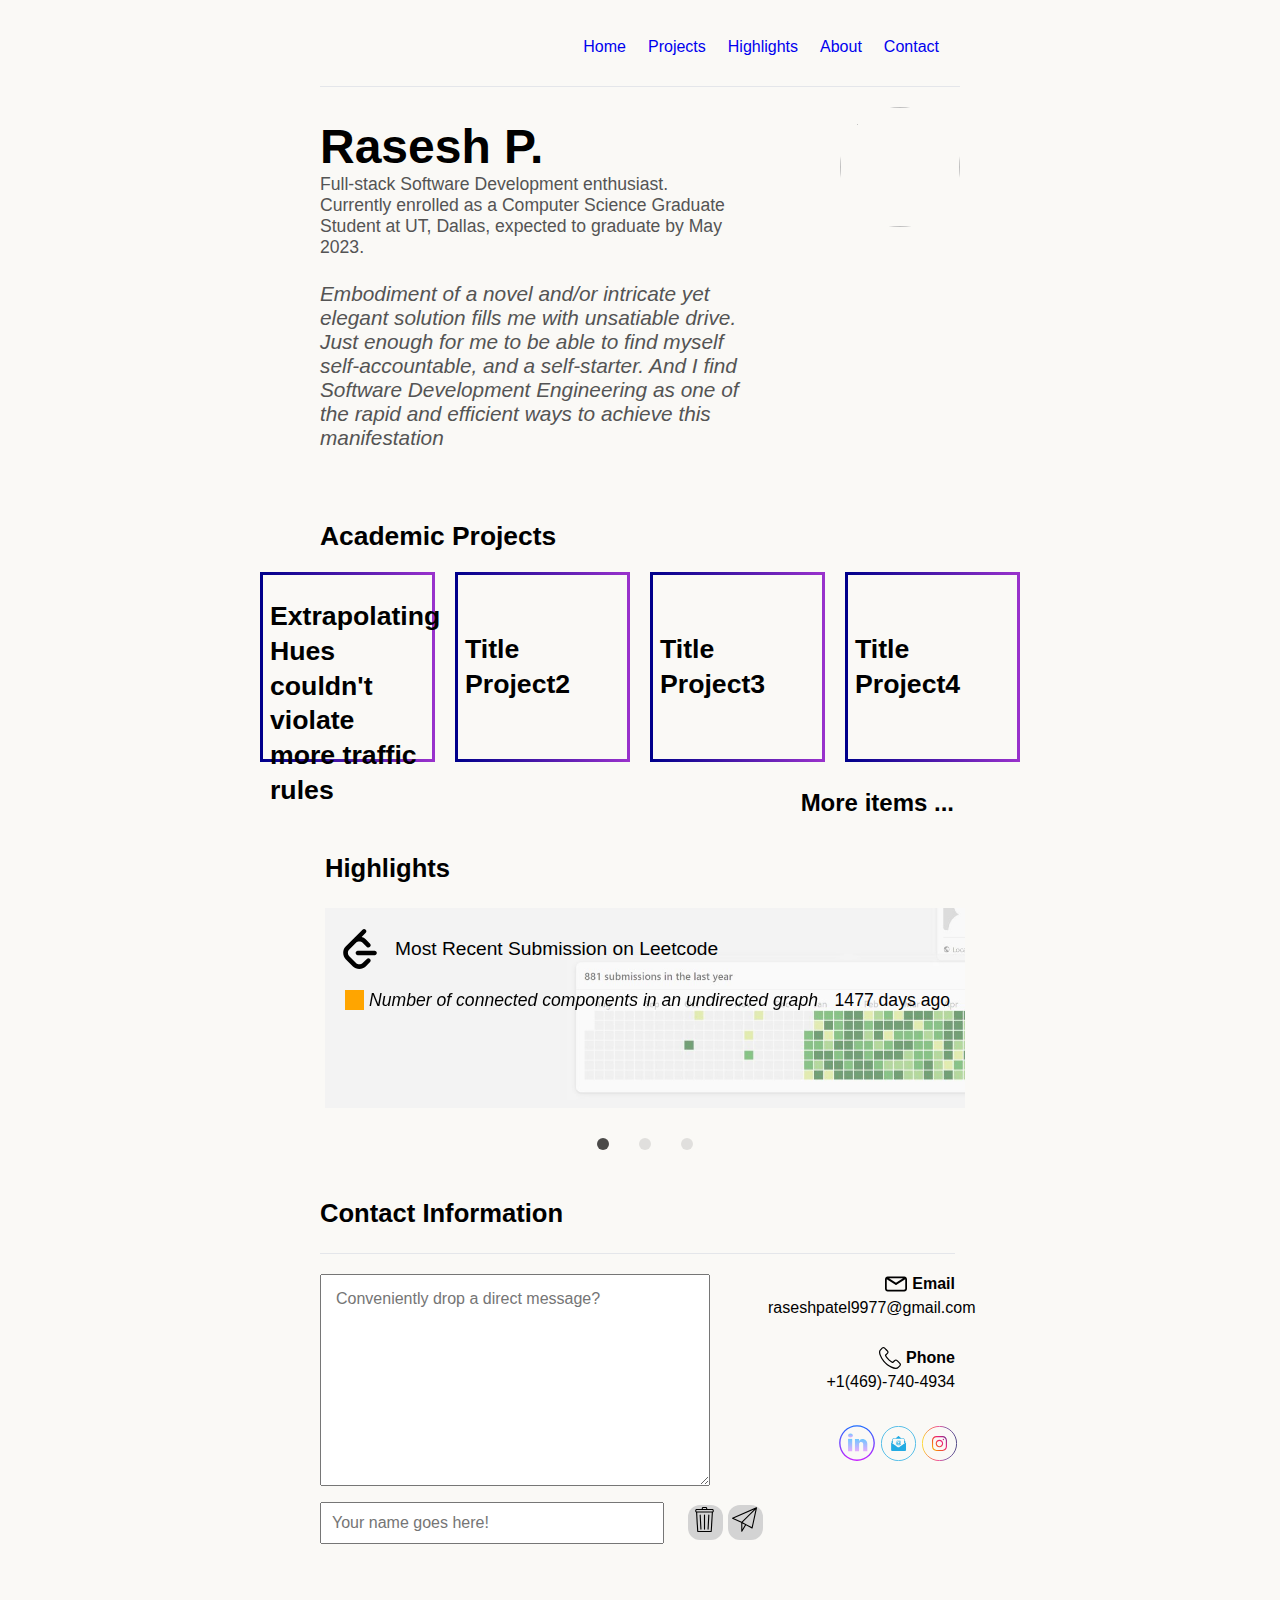
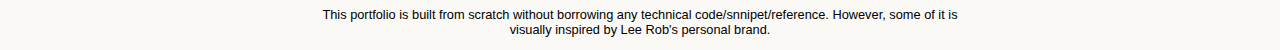
==== index.html @ 5154f5cb "Updated Bio" ====
<!DOCTYPE html>
<html lang="en">
  <head>
    <title> Home - Rasesh P. </title>
    <link href="https://fonts.googleapis.com/css2?family=Josefin+Sans&family=Quicksand:wght@400;500;700&family=Roboto+Slab&display=swap" rel="stylesheet">
    <link rel="stylesheet" href="main.css">

    <style>
      body{
        font-family: 'Roboto', sans-serif;
      }
    </style>
    <script src="https://unpkg.com/scrollreveal"></script>
  </head>
  <body>
    
    <!-- -----------------------------------------------------------------------------
    Header content
    ----------------------------------------------------------------------------- -->
    <section class="header">
      <div class="headerbar">
        <div class="headermenu">
          <div class="menu">
            <ul>
              <li>
                <a href="." class="home-link">Home</a>
              </li>
              <li>
                <a href="#projects" class="projects-link">Projects</a>
              </li>
              <li>
                <a href="#highlights">Highlights</a>
              </li>
              <li>
                <a href="HTML/About.html" class="about-link">About</a>
              </li>
              <li>
                <a href="#contact-info">Contact</a>
              </li>
            </ul>
          </div>
        </div>
      </div>
    </section>

    <!-- -----------------------------------------------------------------------------
    Home Container
    ----------------------------------------------------------------------------- -->
    <section class="home">
      <div class="home-container">
        <div class="text-details">
          <h1 class="name">Rasesh P.</h1>
          <h4 class="bio">Full-stack Software Development enthusiast. <br>
            Currently enrolled as a Computer Science Graduate Student at UT, Dallas, expected to graduate by May 2023.</h4>
          <p class="mission">Embodiment of a novel and/or intricate yet elegant solution fills me with unsatiable drive. Just enough for me to be able to find myself self-accountable, and a self-starter. And I find Software Development Engineering as one of the rapid and efficient ways to achieve this manifestation
          </p>
        </div>
        <img src="images/Profile-picture.jpg" alt="" class="profile-picture">
      </div>
    </section>
    
    <!-- -----------------------------------------------------------------------------
    Projects Container
    ----------------------------------------------------------------------------- -->
    <section class="projects">
      <div class="project-container" id="projects">
        <h1 class="project-header">Academic Projects</h1>
        <!-- -----------------------------------------------------------------------------
            Classic project container with "more items"
            ----------------------------------------------------------------------------- -->

        <div class="master-container">
          <div class="container">
              <div class="project1-class" id="ID-project1-class">
                <a href="HTML/Projects/LaneDetection.html" target="_blank">
                  <button class="project1-button">
                      <h1>Extrapolating Hues couldn't violate more traffic rules</h1>
                  </button>
                </a>
              </div>
              <div class="project2-class" id="ID-project2-class">
                  <button class="project2-button">
                      <h1>Title Project2</h1>
                  </button>
              </div>
              <div class="project3-class" id="ID-project3-class">
                  <button class="project3-button">
                      <h1>Title Project3</h1>
                  </button>
              </div>
              <div class="project4-class" id="ID-project4-class">
                <button class="project4-button">
                    <h1>Title Project4</h1>
                </button>
            </div>
          </div>
          <div class="more-items-class">
              <button class="more-items-button" id="ID-more-items-button">
                  <h1>More items ...</h1>
              </button>
          </div>
          <div class="extended-container" id="ID-extended-container">
              <div class="project5-class" id="ID-project5-class">
                  <button class="project5-button">
                      <h1>Title Project5</h1>
                  </button>
              </div>
              <div class="project6-class" id="ID-project6-class">
                  <button class="project6-button">
                      <h1>Title Project6</h1>
                  </button>
              </div>
          </div>
        </div>
      </div>
    </section>

    <!-- -----------------------------------------------------------------------------
    Highlight section
    ----------------------------------------------------------------------------- -->
    <section class="highlight-section" id="highlights">
      <div class="highlight">
        <div class="highlight-header">
          <h1>Highlights</h1>
        </div>
        
        <div class="carousel" id="ID-carousel">
          <button class="carousel__button carousel__button--previous">
            <img src="images/LeftArrow.svg" class="LeftArrow" alt="">  
          </button>
          <div class="carousel__stage">
            <ul class="carousel__track">
              <li class="carousel__horse current-horse">
                <!-- Create three (or more) cards which are going to be Carouselling on specific interval -->
                <!-- LEETCODE -->
                <div class="leetcode-card">
                  <div class="card-header">
                    <div class="card-icon">
                      <image src="images/Highlight/leetcode-icon.svg" class="leetcode-icon">
                      </image>
                    </div>
                    <div class="card-title">
                      Most Recent Submission on Leetcode
                    </div>
                  </div>
                  <div class="card-body">
                    <div class="card-component">
                      <div class="difficulty-class">
                        <!-- This block shows the color of difficulty of the problem -->
                      </div>
                      <div class="problem-statement">
                        <a href="https://leetcode.com/submissions/detail/742094568/" class="problem-statement-link" target="_blank">
                          Number of connected components in an undirected graph
                        </a>
                      </div>
                      <div class="timestamp">
                        
                      </div>
                    </div>
                  </div>
                </div>
              </li>

              <li class="carousel__horse">
                <!-- RUN TRACKER -->
                <div class="jogging-card">
                  <a href="https://www.google.com/maps/dir/Tom+Thumb,+Custer+Parkway,+Richardson,+TX/Point+North+Park,+Synergy+Park+Boulevard,+Richardson,+TX/Canyon+Creek+Country+Club,+West+Lookout+Drive,+Richardson,+TX/Tom+Thumb,+Custer+Parkway,+Richardson,+TX/@32.9933544,-96.7471527,14.96z/data=!4m36!4m35!1m5!1m1!1s0x864c18b7e96222c5:0x27cbb119c9156928!2m2!1d-96.7305525!2d32.9988139!1m10!1m1!1s0x864c18aed20863f9:0x9651b60ceef051a1!2m2!1d-96.7439324!2d32.9952203!3m4!1m2!1d-96.7438192!2d32.9901276!3s0x864c18ac7945d419:0x8e02380724490fe0!1m10!1m1!1s0x864c1eae0a6c2149:0xc0117d3a0ef1f6ad!2m2!1d-96.7305105!2d32.9909405!3m4!1m2!1d-96.7281453!2d32.9938365!3s0x864c18b60184e851:0xc57edf1d0cf6ca2e!1m5!1m1!1s0x864c18b7e96222c5:0x27cbb119c9156928!2m2!1d-96.7305525!2d32.9988139!3e0" class="jogging-card-map" target="_blank">
                    <div class="card-header">
                      <div class="card-icon">
                        <image src="images/Highlight/run-icon.svg" class="run-icon"></image>
                      </div>
                      <div class="card-title">
                        About last jog
                      </div>
                    </div>
                    <div class="card-subtitle">
                      <div class="distance">
                        Run: 3.03 mi
                      </div>
                      <div class="date">
                        
                      </div>
                    </div>
                    <div class="card-component">
                      <div class="calories">
                        444 <br> kcal
                      </div>
                      <div class="duration">
                        35:46 <br> Duration
                      </div>
                      <div class="speed">
                        11' 46'' <br> Avg Speed
                      </div>
                    </div>
                  </a>
                </div>
              </li>

              <li class="carousel__horse">
                <!-- SPOTIFY -->
                <div class="spotify-card">
                  <div class="card-header">
                    <div class="card-icon">
                      <image src="images/Highlight/spotify-icon.svg" class="spotify-icon"></image>
                    </div>
                    <div class="card-title">
                      Last Played on Spotify
                    </div>
                  </div>
                  <div class="card-subtitle">
                    Fields Of Gold
                  </div>
                  <div class="card-component">
                    Song - Sting
                  </div>
                </div>
              </li>
            </ul>
          </div> 
          <button class="carousel__button carousel__button--next">
            <img src="images/RightArrow.svg" class="RightArrow" alt="">
          </button>  
          <div class="carousel__dots">
            <button class="carousel__dot current-horse"></button>
            <button class="carousel__dot"></button>
            <button class="carousel__dot"></button>
          </div>
        </div>  
      </div>
      <div class="run-map-header" id="run-map-header">
        Open on maps!
      </div>
    </section>

    <!-- -----------------------------------------------------------------------------
    Contact container
    ----------------------------------------------------------------------------- -->
    <section class="contact-info-section" id="contact-info">
      <div class="contact-info">
        <div class="contact-info-header">
          <h1>Contact Information</h1>
        </div>
        <div class="contact-info-body">
          <div class="dynamic-contact">
            <div class="dynamic-contact-message">
              <textarea id="message-box" class="dynamic-contact-messageBox" name="dynamic-contact-message" cols="43" rows="10" placeholder="Conveniently drop a direct message?"></textarea>
            </div>
            <div class="dynamic-contact-body">
              <div class="dynamic-contact-name">
                <input type="text" placeholder="Your name goes here!" class="name-text-box">
              </div>
              <div class="dynamic-contact-buttons">
                <div class="dynamic-contact-buttons-clear">
                  <button class="clear">
                    <div class="trash-icon-class">
                      <image src="images/Contact/trash-icon.svg" class="trash-icon"></image>
                    </div>
                  </button>
                </div>
                <div class="dynamic-contact-buttons-send">
                  <button class="send">
                    <div class="send-icon-class">
                      <image src="images/Contact/send-icon.svg" class="send-icon"></image>
                    </div>
                  </button>
                </div>
              </div>
            </div>
          </div>
          <div class="static-contact">
            <div class="contact-info-body-email">
              <div class="contact-info-body-email-title">
                <div class="email-icon-class">
                  <image src="images/Contact/email-icon.svg" class="email-icon"></image>
                </div>
                <p>Email<p>
              </div>
              <div class="contact-info-body-email-data">
                <p>raseshpatel9977@gmail.com</p>
              </div>
            </div>
            <div class="contact-info-body-phone">
              <div class="contact-info-body-phone-title">
                <div class="phone-icon-class">
                  <image src="images/Contact/phone-icon.svg" class="phone-icon"></image>
                </div>
                <p>Phone</p>
              </div>
              <div class="contact-info-body-phone-data">
                <p>+1(469)-740-4934</p>
              </div>
            </div>
            <div class="social">
              <ul>
                <li>
                  <div class="linkedin-class">
                    <a href="https://www.linkedin.com/in/rasesh-patel97/" target="_blank">
                      <img src="images/LinkedinGradient.svg" class="LinkedInGradient"/>
                    </a>
                  </div>
                </li>
                <li>
                  <div class="email-class">
                    <a href="mailto:raseshpatel9977@gmail.com">
                      <img src="images/mail.svg" />
                    </a>
                  </div>
                </li>
                <li>
                  <div class="instagram-class">
                    <a href="https://www.instagram.com/_rasesh/" target="_blank">
                      <img src="images/instagram.svg" />
                    </a> 
                  </div>
                </li>
              </ul>
            </div>
          </div>
        </div>
      </div>
      <div id="toast">Sent successfully!</div>
      <div class="credits">
        <p>This portfolio is built from scratch without borrowing any technical code/snnipet/reference. However, some of it is visually inspired by Lee Rob's personal brand.</p>
      </div>
    </section>
    <script src="JavaScript/Carousel-timer.js"></script>
    <script src="JavaScript/More-items.js"></script>
    <script src="JavaScript/SendTrash.js"></script>
    <script src="JavaScript/Highlight-card.js"></script>
    <script>
      ScrollReveal({ 
        reset: true,
        distance: '30px',
        duration: 500,
        delay: 250
       });
      ScrollReveal().reveal('.headerbar', {delay: 250 });
      ScrollReveal().reveal('.home-container', {delay: 250 });
      ScrollReveal().reveal('.project-container', {delay: 250 });
      ScrollReveal().reveal('.highlight', {delay: 250 });
      ScrollReveal().reveal('.contact-info', {delay: 250 });
    </script>
  </body>
</html>
---- main.css ----
html{
    scroll-behavior: smooth;
}
body{

    /* TODO - Decide your color palette and define them here*/
    --color-background: #FAF9F6;

    /* This height refers to the screen/window height.
    For instance, in case of 200vh, we have scrollable window
    height: 100vh; */
    margin: 0 auto;

    /* Align-items aligns on y-axis
    Justify-content aligns on x-axis */
    align-items: center;
    justify-content: center;
    width: 50%;
    background: var(--color-background)
}

.headerbar{
    max-width: 1200px;
    padding: 10px;
    box-sizing: border-box;
    border-bottom: 0.5px solid #e4e6ea;
}

.headermenus{
    display: flex;
}

.menu ul{
    list-style: none;
    display: flex;
    justify-content: right;
    margin-top: 23px;
    align-items: center;
}

.menu li{
    justify-content: left;
    text-align: left;
}

.menu ul a{
    padding: 10px 10px 13px 10px;
    line-height: 1.7;
    text-decoration: none;
    border: 1px solid transparent;
    border-radius: 9px;
    margin: 0 auto;
    transition: border 0.7s;
    transition: background-color 0.7s;
}

.menu ul a:hover,
.menu ul a:active,
.menu ul a:visited,
.menu ul a:active:hover,
.menu ul a.active{
    border: 1px solid #E8DCD5;
    background-color: #E8DCD5;
    transition: border 0.5s;
    transition: background-color 0.5s;
    border-radius: 9px;
}

/* ----------------------------------------------------------------------------
Home container
---------------------------------------------------------------------------- */
.home-container{
    display: flex;
}
.home-container .text-details{
    display: block;
}
.home-container .name{
    font-size: 3rem;
    margin-bottom: 0;
}
.home-container .bio{
    margin-top: 0;
    /* TODO - declare this color in color pallete and call variable here */
    color: #545454;
    font-size: 1.1rem;
    font-weight: normal;
}
.home-container .mission{
    font-size: 1.3rem;
    /* TODO - declare this color in color pallete and call variable here */
    color: #545454;
    font-style: italic;
    display: flex;
}
.home-container img{
    margin-top: 20px;
    margin-left: 80px;
    width: 120px;
    height: 120px;
    border-radius: 100px;
    object-fit: cover;
}

/* ----------------------------------------------------------------------------
Project carousel
---------------------------------------------------------------------------- */

.projects{
    display: inline-block;
    width: 100%;
    /* height:200px; */

    /* This makes sure that image doesn't go beyond the screensize */
    background-size: cover;
}
.project-thumbnail{
    transition: 0.7s;
    background-image: url("images/Projects/Thumbnail\ -\ Spot-the-race-track\ \(Normal\).png");
}

.project-thumbnail:hover,
.project-thumbnail:focus{
    transition: 0.7s;
    background-image: url("images/Projects/Thumbnail\ -\ Spot-the-race-track\ \(Hover\).png");
}

.project-container .project-header{
    margin-top: 50px;
    margin-bottom: 0;
    padding: 0;
    font-size: 1.65rem;
}
.carousel{
    position: relative;
    height: 200px;
    width: 100%;

    /* Left and right margin are set to auto (sit centrally of the parent div)
    Top and bottom margin are set to 0 */
    margin: 0 auto;
}

.carousel__stage{
    position: relative;
    height: 100%;
    width: 100%;
    overflow: hidden;
    top: 10px;
    margin-bottom: 10px;
}

.carousel__track{
    padding: 0;
    margin: 0;
    list-style: none;
    position: relative;
    height: 100%;
    /* display: flex; */
    /* Transition upon each transform */
    transition: transform 290ms ease-in;
}

.carousel__horse{
    position: absolute;
    
    /* changes for photo container */
    /* position: relative; */
    display: flex;

    top: 0px;
    bottom: 0px;
    width: 100%;
}

.carousel__button{
    position: absolute;
    display: none;
    /* display: flex; */
    top: 50%;
    /* With "top: 50%", top of the div block starts from the 50% of the parent block
    We want the middle of the child to be at the 50% of the parent block */
    transform: translateY(-50%);
    cursor: pointer;
    background: transparent;
    border: 0;
    /* background-color: black; */
}

.carousel__button .LeftArrow {
    width: 40px;
    height: 40px;
}

.carousel__button .RightArrow {
    width: 40px;
    height: 40px;   
}

.carousel__button--next{
    right: -60px;
}

.carousel__button--previous{
    left: -60px;
}

.carousel__dots{
    /* background: #1fffff; */
    margin-top: 30px;
    display: flex;
    justify-content: center;
    padding: 10px 0;
}

.carousel__dot{
    border: 0;
    /* This makes them a circle  */
    border-radius: 50%;
    width: 12px;
    height: 12px;
    margin: 0 15px;
    background-color: rgba(0, 0, 0, 0.1);
    cursor: pointer;
}

.carousel__dot.current-horse{
    background-color: rgba(0,0,0,0.7);
}

/* ----------------------------------------------------------------------------
Classic projects with "more items to expand"
---------------------------------------------------------------------------- */
.master-container{
    justify-content: center;
    /* align-items: center; */
}

.container{
    margin-top: 10px;
    justify-content: center;
    align-items: center;
    display: flex;
}

.extended-container{
    display: none;
    justify-content: center;
    /* TODO - aligning left is not working  */
    align-items: left; 
    width: 100%;
}

.project1-class,
.project2-class,
.project3-class,
.project4-class,
.project5-class,
.project6-class{
    padding: 10px;
}

.project1-button,
.project2-button,
.project3-button,
.project4-button,
.project5-button,
.project6-button{
    text-align: left;
    vertical-align: top;
    line-height: 1.3;
    padding: 7px;
    width: 175px;
    height: 190px;
    cursor: pointer;
    border-image: linear-gradient(to right, darkblue, darkorchid) 1;
    background-color: transparent;
    border-width: 3px;
}

.project1-button:hover,
.project2-button:hover,
.project3-button:hover,
.project4-button:hover,
.project5-button:hover,
.project6-button:hover{
    transition: 0.1s;
    transform: scale(1.02);
}

.more-items-class{
    /* transform: translate(260px); */
    justify-content: center;
    display: flex;
}

.more-items-button{
    border: none;
    background: transparent;
    cursor: pointer;
    text-align: right;
    width: 100%;
    font-size: 0.75rem;
}

/* ----------------------------------------------------------------------------
Highlight container
---------------------------------------------------------------------------- */
.highlight{
    width: 100%;
    height: 225px;
    margin: 0 auto;
    font-family: 'Roboto', sans-serif;
    padding: 5px;
}

.highlight-header h1{
    font-size: 1.6rem;
    margin: 15px 0px 15px 0px;
}

.leetcode-card,
.jogging-card,
.spotify-card{
    background-color: white;
    position: absolute;
    top: 0;
    left: 0;
    width: 100%;
    height: 200px;
    object-fit: cover;
}

.jogging-card:hover{
    opacity: 0.7;
}

.card-header{
    display: flex;
    align-items: center;
    margin: 15px;
}

.card-title{
    margin: 15px;
    font-size: 1.2rem;
    /* background-color: bisque; */
}

.card-subtitle{
    margin: 15px;
    font-size: 1.1rem;
    display: flex;
}

.card-subtitle .distance{
    margin: 15px;
    width: 50%;
}

.card-subtitle .date{
    margin: 15px;
    width: 50%;
    text-align: right;
}

.card-component{
    display: flex;
    /* background-color: lightsalmon; */
    font-size: 1.1rem;
    align-items: top;
    margin: 15px;
}

.leetcode-card .problem-statement{
    width: 80%;
    align-items: center;
    height: 35px;
    /* background-color: black; */
    backdrop-filter: blur(0.5px);
}

.leetcode-card .timestamp{
    width: 20%;

    /* If you want to align text to the right of the screen, and when display is flex, you first need to make sure that that div is on the right most of the parent div
    Once the child on the right most edge, text-align: right will work */
    text-align: right;
}

.leetcode-card{
    background-image: url("images/Highlight/Leetcode-heatmap.jpg");
    background-size: cover;
}

.leetcode-card .difficulty-class{
    width: 20px;
    height: 20px;
    background-color: orange;
    margin: 0px 5px 0px 5px;
}

.leetcode-card .problem-statement-link{
    /* font-style: none; */
    text-decoration: none;
    color: black;
    cursor: pointer;
    font-style: italic;
}

.leetcode-card .problem-statement-link:hover{
    transition: 0.8s;
    font-style: normal;
}

.jogging-card .calories,
.jogging-card .duration,
.jogging-card .speed{
    margin: 0px 15px 0px 15px;
    padding: 7px;
    width: 33.33%;
}

.jogging-card{
    background-image: url('images/Highlight/run-map.jpeg');
    background-position: 75% 75%;
    background-size: cover;
}

.run-map-header{
    display: none;
}

/* TODO - show run-map-header over hover */

.jogging-card-map{
    text-decoration: none;
    color: black;
}

.jogging-card .calories{
    text-align: left;
}

.jogging-card .duration{
    text-align: center;
}

.jogging-card .speed{
    text-align: right;
}

.card-icon{
    display: flex;
    width: 40px;
    height: 40px;
    position: relative;
}

.card-icon img{
    position: absolute;
    top: 0px;
    right: 0px;
    width: 40px;
    height: 40px;
    overflow: hidden;
}

/* ----------------------------------------------------------------------------
Contact container
---------------------------------------------------------------------------- */
.contact-info-section{
    margin-top: 130px;
    width: 100%;
    /* margin: 0 auto; */
    text-align: center;
}

.credits{
    margin-top: 50px;
    font-size: 0.8rem;
}

.contact-info{
    /* border: 1px solid peachpuff; */
    /* background-color: peachpuff; */
    width: 100%;
    margin: 0 auto;
    font-size: 18px;
    height: 320px;
    text-align: left;

    /* Header and Body are block displayed */
    display: block;
}

.contact-info-header h1{
    font-size: 1.6rem;
    margin: 85px 5px 5px 0px;
    padding: 0px 0px 25px 0px;
    border-bottom: 0.5px solid #e4e6ea;
}

.contact-info-body{

    /* Static and Dynamic contact-info are flexible */
    display: flex;
    padding: 0;
}

.dynamic-contact, .static-contact{

    /* Contents inside these contact blocks are blocked displayed */
    display: block;
}

.dynamic-contact{
    text-align: left;
    font-size: 1.2rem;
    width: 70%;
}

.dynamic-contact-name{
    margin: 1px 5px 10px 0px;
    display: flex;
    font-size: 1.3rem;
    font-weight: bold;
    align-items: center;
}

.dynamic-contact-body{
    display: flex;
    align-items: center;
}

.dynamic-contact-name .name-text-box{
    margin: 10px 12px 0px 0px;
    width: 320px;
    padding: 10px;
    font-size: 1rem;
    font-family: 'Roboto', sans-serif;
}

.dynamic-contact-message{
    width: 100%;
    margin: 15px 0px 0px 0px;
    font-family: 'Roboto' sans-serif;
}

.dynamic-contact-message .dynamic-contact-messageBox{
    width: 80%;
    padding: 15px;
    font-size: 1rem;
    font-family: 'Roboto', sans-serif;
    text-align: left;
}

.dynamic-contact-buttons{
    margin: 0 0 0 7px;
    display: flex;
}
.dynamic-contact-buttons-send,
.dynamic-contact-buttons-clear{
    margin: 0px 5px 0 0;
}

.static-contact{
    text-align: right;
    width: 30%;
}

.contact-info-body-email-title,
.contact-info-body-phone-title{
    margin: 0px 5px 20px 0px;
    font-size: 1rem;
    font-weight: bold;
    justify-content: right;
    display: flex;
    padding: 0;
}

.contact-info-body-email-data,
.contact-info-body-phone-data{
    margin: -30px 5px 0 0;
    padding: 0;
    font-size: 1rem;
}

.contact-info-body-email-data:hover,
.contact-info-body-phone-data:hover{
    transition: 0.1s;
    transform: scale(1.07);
    cursor: pointer;    
}

.phone-icon-class,
.email-icon-class,
.trash-icon-class,
.send-icon-class{
    display: flex;
    width: 10px;
    height: 10px;
    position: relative;
}

.phone-icon-class img,
.email-icon-class img{
    position: absolute;
    top: 14px;
    right: 5px;
    width: 22px;
    height: 22px;
    overflow: hidden;
}

.trash-icon-class img,
.send-icon-class img{
    position: absolute;
    top: -10px;
    left: -6px;
    right: 0px;
    bottom: 0px;
    width: 25px;
    height: 25px;
    overflow: hidden;
}

.send,
.clear{
    width: 35px;
    cursor: pointer;
    height: 35px;
    padding: 10px;
    background-color: lightgray;
    border: none;
    border-radius: 12px;
    
}

.send:hover,
.clear:hover{
    transition: 0.3s;
    transform: scale(1.09);
}

#toast{
    visibility: hidden;
    margin-top: 20px;
    /* TODO - Bring from color palette */
    background-color: #333;
    color: #fff;
    border-radius: 10px;
    width: 327px;
}

#toast-show{
    visibility: visible;
}

.social ul{
    list-style: none;
    display: flex;
}
.social ul li img{
    width: 35px;
}

.social .LinkedInGradient{
    width: 44px;
    margin-top: -5px;
    margin-right: -4px;
}

.social ul{
    justify-content: right;
    margin-top: 17%;
}

.social ul a img{
    opacity: 1;
    padding: 3px;
    transition: opacity 0.5s;
}

.social ul a:hover img,
.social ul a:active img,
.social ul a:visited img,
.social ul a:active:hover img{
    opacity: 0.5;
    transition: opacity 0.5s;
}
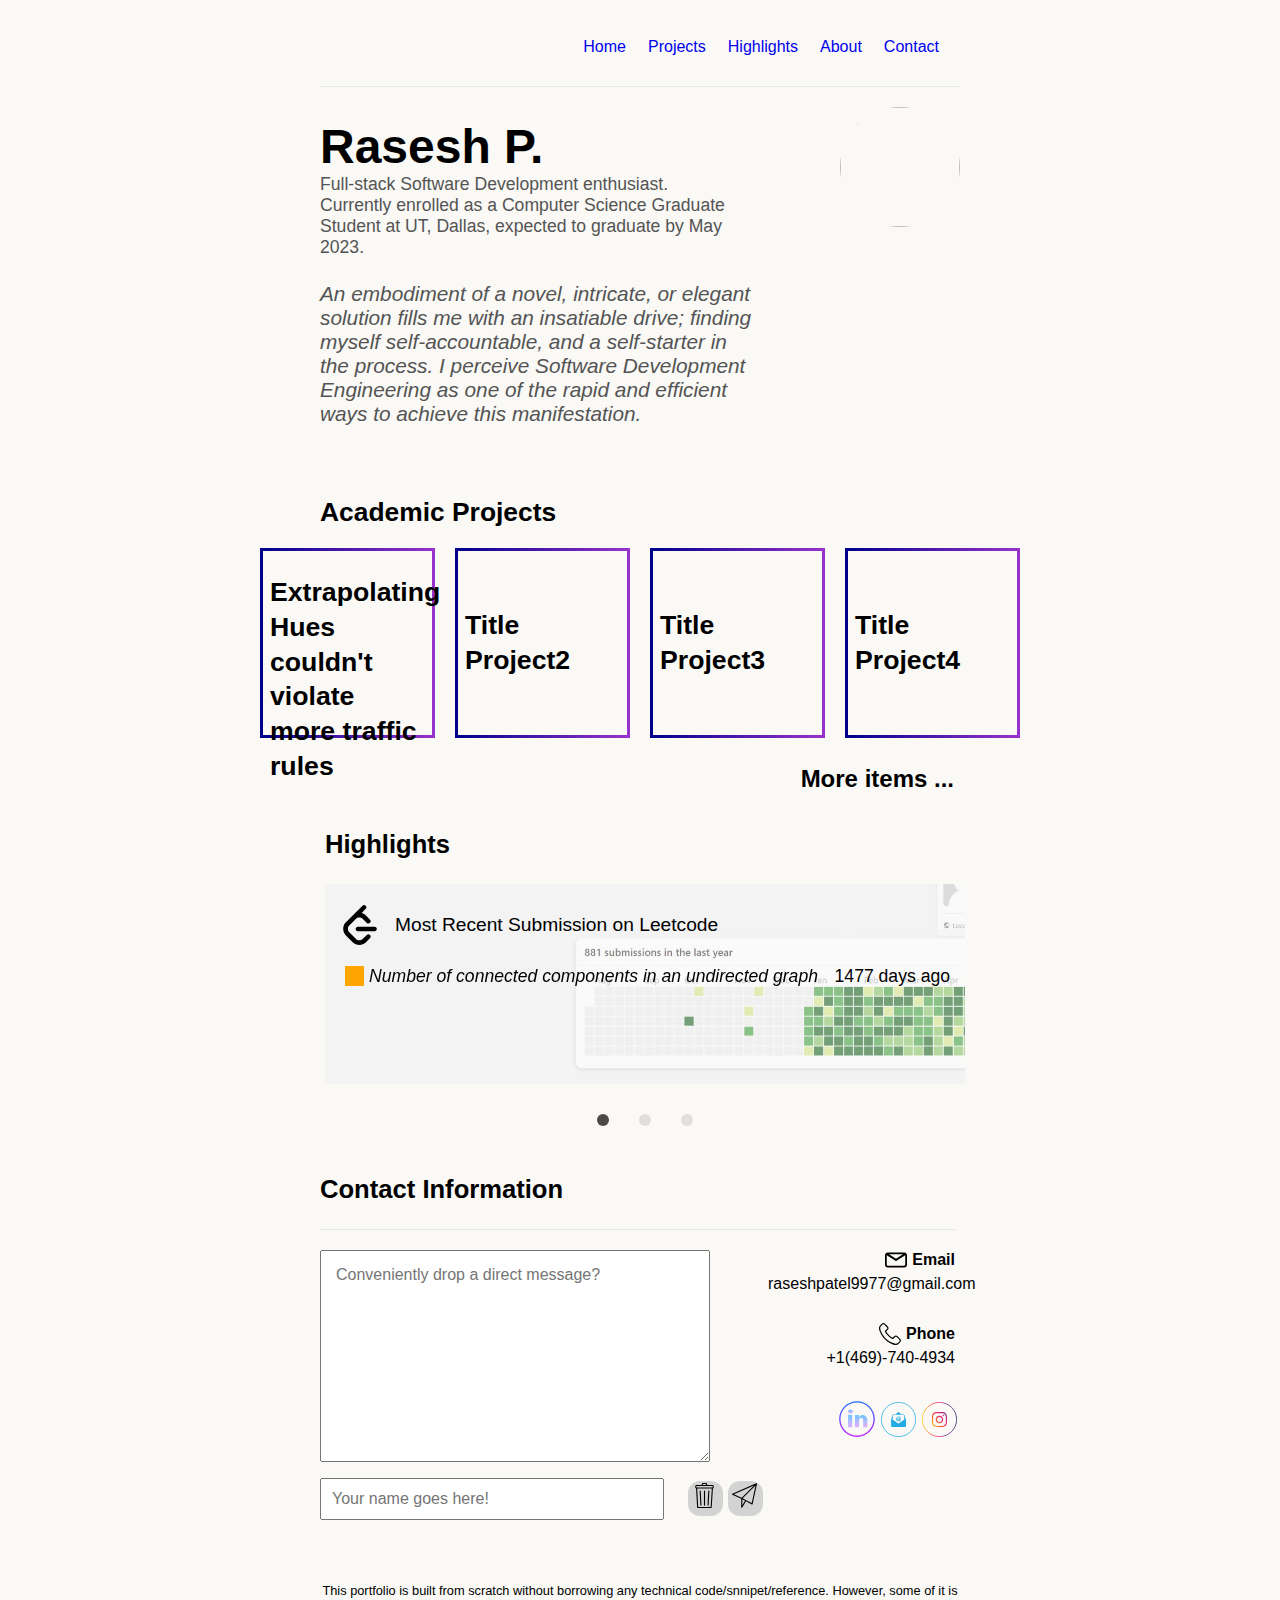
==== commit 94dc613f: "Edited the bio" ====
--- a/index.html
+++ b/index.html
@@ -2,6 +2,7 @@
 <html lang="en">
   <head>
     <title> Home - Rasesh P. </title>
+    <!-- <meta name="viewport" content="width=device-width, initial-scale=1.0"> -->
     <link href="https://fonts.googleapis.com/css2?family=Josefin+Sans&family=Quicksand:wght@400;500;700&family=Roboto+Slab&display=swap" rel="stylesheet">
     <link rel="stylesheet" href="main.css">
 
@@ -40,6 +41,7 @@
             </ul>
           </div>
         </div>
+        <!-- Temporarily insert GitHub Symbol and later on insert a toggle switch for theme -->
       </div>
     </section>
 
@@ -52,7 +54,7 @@
           <h1 class="name">Rasesh P.</h1>
           <h4 class="bio">Full-stack Software Development enthusiast. <br>
             Currently enrolled as a Computer Science Graduate Student at UT, Dallas, expected to graduate by May 2023.</h4>
-          <p class="mission">Embodiment of a novel and/or intricate yet elegant solution fills me with unsatiable drive. Just enough for me to be able to find myself self-accountable, and a self-starter. And I find Software Development Engineering as one of the rapid and efficient ways to achieve this manifestation
+          <p class="mission">An embodiment of a novel, intricate, or elegant solution fills me with an insatiable drive; finding myself self-accountable, and a self-starter in the process. I perceive Software Development Engineering as one of the rapid and efficient ways to achieve this manifestation.
           </p>
         </div>
         <img src="images/Profile-picture.jpg" alt="" class="profile-picture">
--- a/main.css
+++ b/main.css
@@ -4,7 +4,13 @@
 body{
 
     /* TODO - Decide your color palette and define them here*/
+    /* Light: Beige, offwhite */
+    /* Dark: Dark Grey, */
+    /* Gradient: */
     --color-background: #FAF9F6;
+    /* --font-color: dark grey over black */
+    /* --border-color: */
+    /* --hover-color: */
 
     /* This height refers to the screen/window height.
     For instance, in case of 200vh, we have scrollable window
@@ -39,6 +45,7 @@
 }
 
 .menu li{
+    
     justify-content: left;
     text-align: left;
 }
@@ -46,6 +53,7 @@
 .menu ul a{
     padding: 10px 10px 13px 10px;
     line-height: 1.7;
+    /* TODO - insert font-color here */
     text-decoration: none;
     border: 1px solid transparent;
     border-radius: 9px;
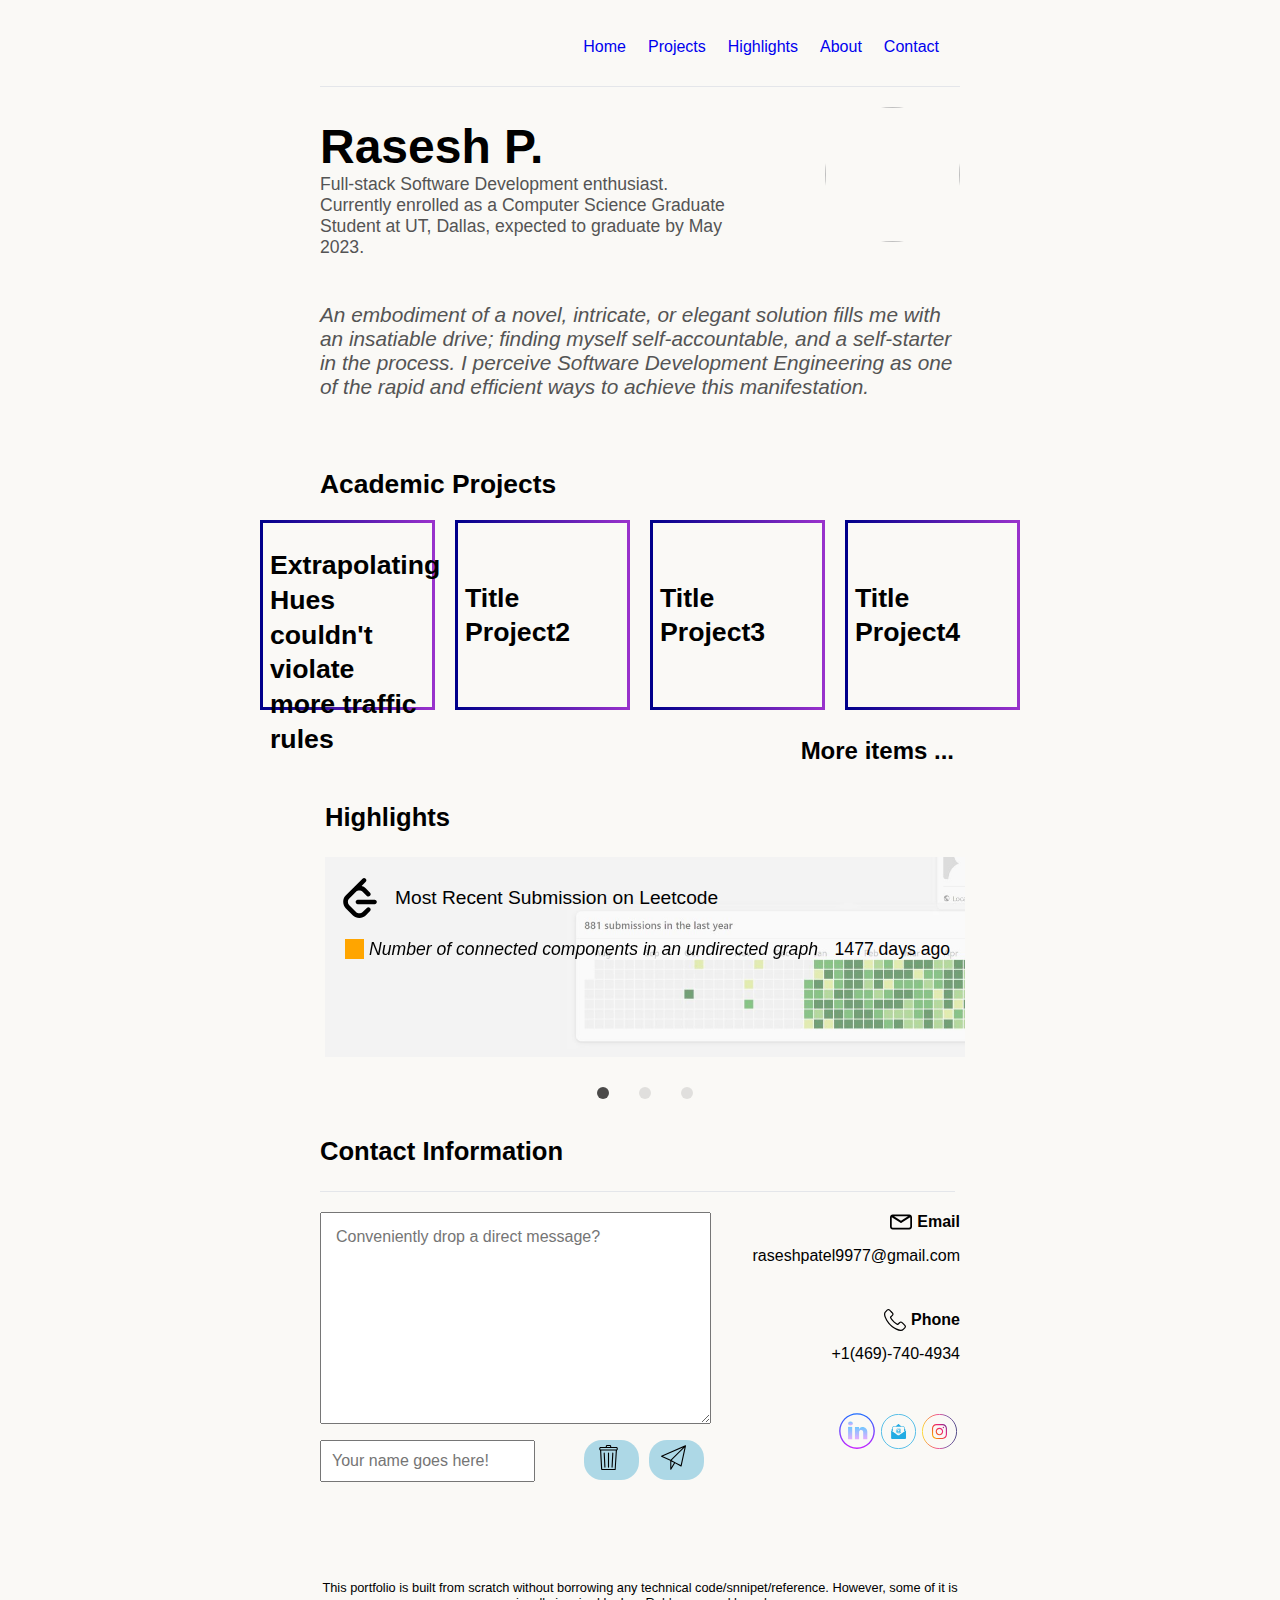
==== commit ec6b75ec: "Prior to making changes to About.html" ====
--- a/index.html
+++ b/index.html
@@ -50,14 +50,18 @@
     ----------------------------------------------------------------------------- -->
     <section class="home">
       <div class="home-container">
+        <div class="title-and-photo">
+          <div class="title">
+            <h1 class="name">Rasesh P.</h1>
+            <h4 class="bio">Full-stack Software Development enthusiast. <br>
+              Currently enrolled as a Computer Science Graduate Student at UT, Dallas, expected to graduate by May 2023.</h4>
+          </div>
+          <img src="images/Profile-picture.jpg" alt="" class="profile-picture">
+        </div>
         <div class="text-details">
-          <h1 class="name">Rasesh P.</h1>
-          <h4 class="bio">Full-stack Software Development enthusiast. <br>
-            Currently enrolled as a Computer Science Graduate Student at UT, Dallas, expected to graduate by May 2023.</h4>
           <p class="mission">An embodiment of a novel, intricate, or elegant solution fills me with an insatiable drive; finding myself self-accountable, and a self-starter in the process. I perceive Software Development Engineering as one of the rapid and efficient ways to achieve this manifestation.
           </p>
         </div>
-        <img src="images/Profile-picture.jpg" alt="" class="profile-picture">
       </div>
     </section>
     
--- a/main.css
+++ b/main.css
@@ -11,6 +11,9 @@
     /* --font-color: dark grey over black */
     /* --border-color: */
     /* --hover-color: */
+
+    /* --icon-width: */
+    /* --icon-height: */
 
     /* This height refers to the screen/window height.
     For instance, in case of 200vh, we have scrollable window
@@ -77,16 +80,16 @@
 /* ----------------------------------------------------------------------------
 Home container
 ---------------------------------------------------------------------------- */
-.home-container{
-    display: flex;
-}
+
 .home-container .text-details{
     display: block;
 }
+
 .home-container .name{
     font-size: 3rem;
     margin-bottom: 0;
 }
+
 .home-container .bio{
     margin-top: 0;
     /* TODO - declare this color in color pallete and call variable here */
@@ -94,6 +97,7 @@
     font-size: 1.1rem;
     font-weight: normal;
 }
+
 .home-container .mission{
     font-size: 1.3rem;
     /* TODO - declare this color in color pallete and call variable here */
@@ -101,13 +105,18 @@
     font-style: italic;
     display: flex;
 }
+
 .home-container img{
     margin-top: 20px;
     margin-left: 80px;
-    width: 120px;
-    height: 120px;
+    width: 135px;
+    height: 135px;
     border-radius: 100px;
     object-fit: cover;
+}
+
+.title-and-photo{
+    display: flex;
 }
 
 /* ----------------------------------------------------------------------------
@@ -239,9 +248,12 @@
 /* ----------------------------------------------------------------------------
 Classic projects with "more items to expand"
 ---------------------------------------------------------------------------- */
+
 .master-container{
     justify-content: center;
-    /* align-items: center; */
+    width: 100%;
+    margin: 0 auto;
+    align-items: center;
 }
 
 .container{
@@ -254,7 +266,6 @@
 .extended-container{
     display: none;
     justify-content: center;
-    /* TODO - aligning left is not working  */
     align-items: left; 
     width: 100%;
 }
@@ -316,9 +327,9 @@
 ---------------------------------------------------------------------------- */
 .highlight{
     width: 100%;
-    height: 225px;
+    /* height: 225px; */
     margin: 0 auto;
-    font-family: 'Roboto', sans-serif;
+    /* font-family: 'Roboto', sans-serif; */
     padding: 5px;
 }
 
@@ -478,9 +489,8 @@
 Contact container
 ---------------------------------------------------------------------------- */
 .contact-info-section{
-    margin-top: 130px;
-    width: 100%;
-    /* margin: 0 auto; */
+    width: 100%;
+    margin: 0 auto;
     text-align: center;
 }
 
@@ -495,7 +505,7 @@
     width: 100%;
     margin: 0 auto;
     font-size: 18px;
-    height: 320px;
+    /* height: 320px; */
     text-align: left;
 
     /* Header and Body are block displayed */
@@ -525,12 +535,13 @@
 .dynamic-contact{
     text-align: left;
     font-size: 1.2rem;
-    width: 70%;
+    width: 60%;
 }
 
 .dynamic-contact-name{
     margin: 1px 5px 10px 0px;
     display: flex;
+    width: 60%;
     font-size: 1.3rem;
     font-weight: bold;
     align-items: center;
@@ -543,20 +554,18 @@
 
 .dynamic-contact-name .name-text-box{
     margin: 10px 12px 0px 0px;
-    width: 320px;
+    width: 100%;
     padding: 10px;
     font-size: 1rem;
-    font-family: 'Roboto', sans-serif;
 }
 
 .dynamic-contact-message{
     width: 100%;
     margin: 15px 0px 0px 0px;
-    font-family: 'Roboto' sans-serif;
 }
 
 .dynamic-contact-message .dynamic-contact-messageBox{
-    width: 80%;
+    width: 93.5%;
     padding: 15px;
     font-size: 1rem;
     font-family: 'Roboto', sans-serif;
@@ -564,32 +573,41 @@
 }
 
 .dynamic-contact-buttons{
-    margin: 0 0 0 7px;
-    display: flex;
-}
+    justify-content: right;
+    /* margin: 0 0 0 7px; */
+    width: 40%;
+    display: flex;
+}
+
 .dynamic-contact-buttons-send,
 .dynamic-contact-buttons-clear{
-    margin: 0px 5px 0 0;
+    margin: 0 0 0 10px;
 }
 
 .static-contact{
     text-align: right;
-    width: 30%;
+    width: 40%;
+}
+
+.contact-info-body-email,
+.contact-info-body-phone,
+.social{
+    height: 33.33%;
 }
 
 .contact-info-body-email-title,
 .contact-info-body-phone-title{
-    margin: 0px 5px 20px 0px;
+    margin: 0px 0px 20px 0px;
     font-size: 1rem;
     font-weight: bold;
-    justify-content: right;
+    /* justify-content: right; */
     display: flex;
     padding: 0;
 }
 
 .contact-info-body-email-data,
 .contact-info-body-phone-data{
-    margin: -30px 5px 0 0;
+    margin: -20px 0px 0 0;
     padding: 0;
     font-size: 1rem;
 }
@@ -606,8 +624,8 @@
 .trash-icon-class,
 .send-icon-class{
     display: flex;
-    width: 10px;
-    height: 10px;
+    width: 100%;
+    height: 100%;
     position: relative;
 }
 
@@ -624,9 +642,7 @@
 .trash-icon-class img,
 .send-icon-class img{
     position: absolute;
-    top: -10px;
-    left: -6px;
-    right: 0px;
+    right: 8px;
     bottom: 0px;
     width: 25px;
     height: 25px;
@@ -635,14 +651,13 @@
 
 .send,
 .clear{
-    width: 35px;
+    width: 55px;
     cursor: pointer;
-    height: 35px;
+    height: 40px;
     padding: 10px;
-    background-color: lightgray;
+    background-color: lightblue;
     border: none;
-    border-radius: 12px;
-    
+    border-radius: 18px;
 }
 
 .send:hover,
@@ -669,6 +684,7 @@
     list-style: none;
     display: flex;
 }
+
 .social ul li img{
     width: 35px;
 }
@@ -681,7 +697,6 @@
 
 .social ul{
     justify-content: right;
-    margin-top: 17%;
 }
 
 .social ul a img{
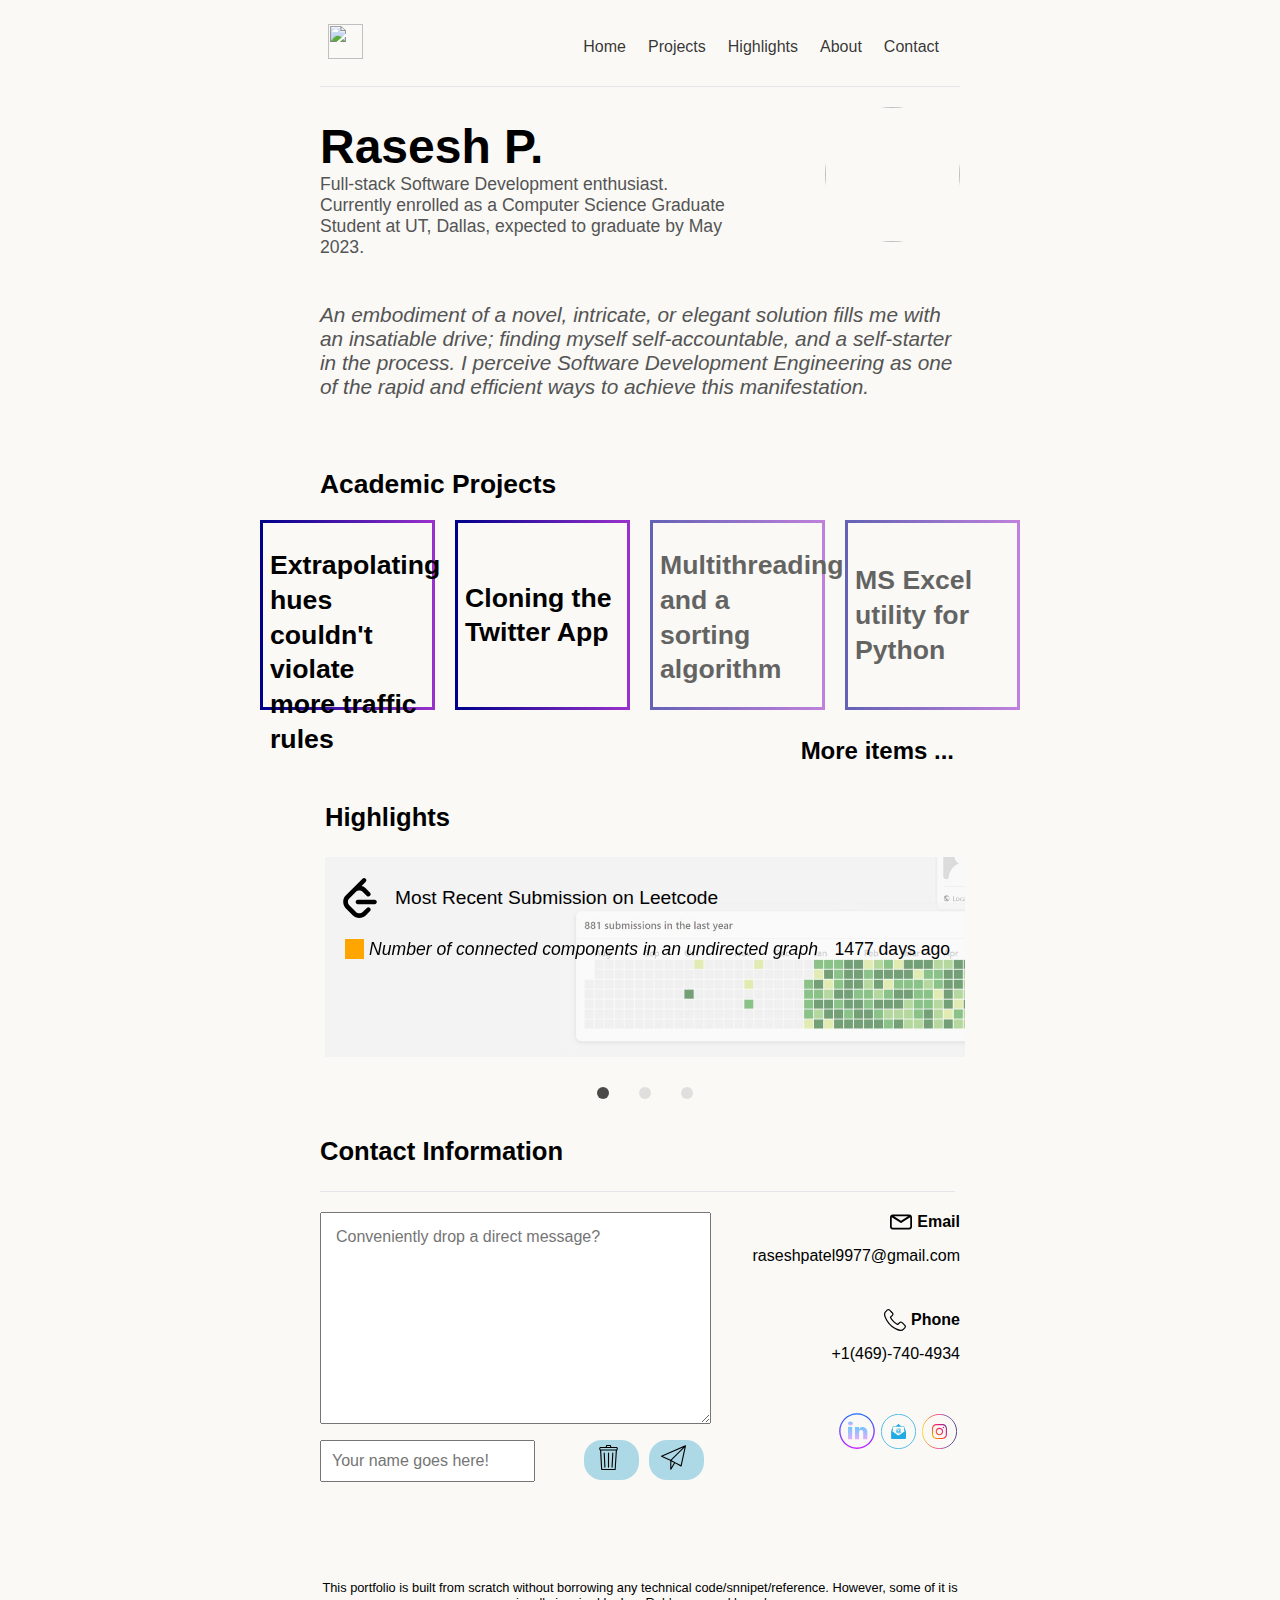
==== commit 8eb25175: "Project placeholders are in place" ====
--- a/index.html
+++ b/index.html
@@ -21,6 +21,11 @@
     <section class="header">
       <div class="headerbar">
         <div class="headermenu">
+          <div class="github-picture">
+            <a href="https://github.com/Patel-Rasesh/Patel-Rasesh.github.io" target="_blank">
+              <image src="images/GitHub.svg"></image>
+            </a>
+          </div>
           <div class="menu">
             <ul>
               <li>
@@ -80,23 +85,25 @@
               <div class="project1-class" id="ID-project1-class">
                 <a href="HTML/Projects/LaneDetection.html" target="_blank">
                   <button class="project1-button">
-                      <h1>Extrapolating Hues couldn't violate more traffic rules</h1>
+                      <h1>Extrapolating hues couldn't violate more traffic rules</h1>
                   </button>
                 </a>
               </div>
               <div class="project2-class" id="ID-project2-class">
+                <a href="HTML/Projects/Twitter.html" target="_blank">
                   <button class="project2-button">
-                      <h1>Title Project2</h1>
-                  </button>
+                      <h1>Cloning the Twitter App</h1>
+                  </button>
+                </a>
               </div>
               <div class="project3-class" id="ID-project3-class">
                   <button class="project3-button">
-                      <h1>Title Project3</h1>
+                      <h1>Multithreading and a sorting algorithm</h1>
                   </button>
               </div>
               <div class="project4-class" id="ID-project4-class">
                 <button class="project4-button">
-                    <h1>Title Project4</h1>
+                    <h1>MS Excel utility for Python</h1>
                 </button>
             </div>
           </div>
@@ -108,12 +115,12 @@
           <div class="extended-container" id="ID-extended-container">
               <div class="project5-class" id="ID-project5-class">
                   <button class="project5-button">
-                      <h1>Title Project5</h1>
+                      <h1>Cheque scanner using OpenCV</h1>
                   </button>
               </div>
               <div class="project6-class" id="ID-project6-class">
                   <button class="project6-button">
-                      <h1>Title Project6</h1>
+                      <h1>Six Degree of Separation with Kevin Bacon</h1>
                   </button>
               </div>
           </div>
--- a/main.css
+++ b/main.css
@@ -35,8 +35,34 @@
     border-bottom: 0.5px solid #e4e6ea;
 }
 
+.headermenu{
+    display: flex;
+}
+
+.github-picture{
+    width: 5%;
+    display: flex;
+    justify-content: center;
+    align-items: center;
+    cursor: pointer;
+}
+
+.github-picture img{
+    width: 35px;
+    height: 35px;
+}
+
+.github-picture:hover{
+    opacity: 0.5;
+    transition: opacity 0.5s;
+}
+
 .headermenus{
     display: flex;
+}
+
+.menu{
+    width: 95%;
 }
 
 .menu ul{
@@ -48,7 +74,6 @@
 }
 
 .menu li{
-    
     justify-content: left;
     text-align: left;
 }
@@ -57,6 +82,7 @@
     padding: 10px 10px 13px 10px;
     line-height: 1.7;
     /* TODO - insert font-color here */
+    color:rgba(0, 0, 0, 0.8);
     text-decoration: none;
     border: 1px solid transparent;
     border-radius: 9px;
@@ -291,18 +317,26 @@
     padding: 7px;
     width: 175px;
     height: 190px;
-    cursor: pointer;
-    border-image: linear-gradient(to right, darkblue, darkorchid) 1;
     background-color: transparent;
     border-width: 3px;
+    border-image: linear-gradient(to right, darkblue, darkorchid) 1;
+}
+
+.project1-button,
+.project2-button{
+    cursor: pointer;
+}
+
+/* TODO - To be drafted projects */
+.project3-button,
+.project4-button,
+.project5-button,
+.project6-button{
+    opacity: 0.6;
 }
 
 .project1-button:hover,
-.project2-button:hover,
-.project3-button:hover,
-.project4-button:hover,
-.project5-button:hover,
-.project6-button:hover{
+.project2-button:hover{
     transition: 0.1s;
     transform: scale(1.02);
 }
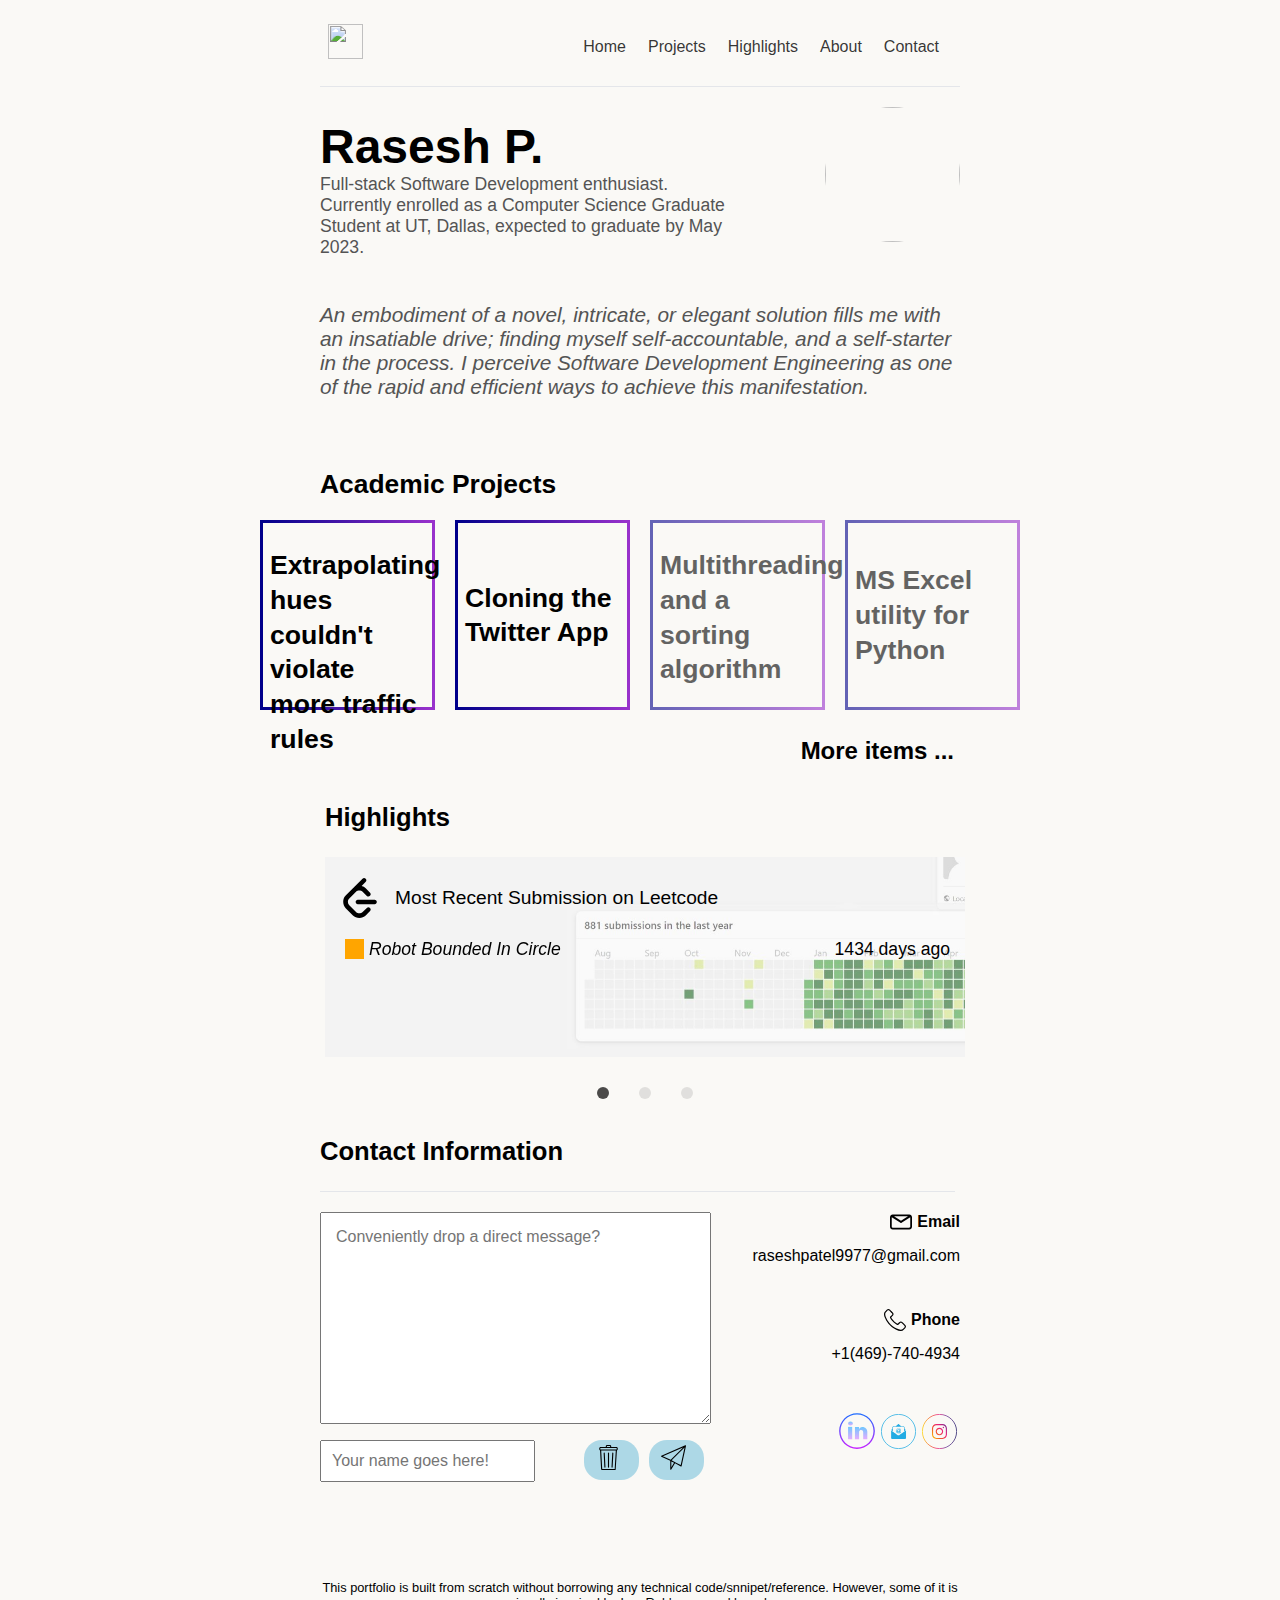
==== commit 62da39d4: "Updated highlight cards" ====
--- a/index.html
+++ b/index.html
@@ -162,8 +162,8 @@
                         <!-- This block shows the color of difficulty of the problem -->
                       </div>
                       <div class="problem-statement">
-                        <a href="https://leetcode.com/submissions/detail/742094568/" class="problem-statement-link" target="_blank">
-                          Number of connected components in an undirected graph
+                        <a href="https://leetcode.com/problems/robot-bounded-in-circle/submissions/" class="problem-statement-link" target="_blank">
+                          Robot Bounded In Circle
                         </a>
                       </div>
                       <div class="timestamp">
@@ -177,7 +177,7 @@
               <li class="carousel__horse">
                 <!-- RUN TRACKER -->
                 <div class="jogging-card">
-                  <a href="https://www.google.com/maps/dir/Tom+Thumb,+Custer+Parkway,+Richardson,+TX/Point+North+Park,+Synergy+Park+Boulevard,+Richardson,+TX/Canyon+Creek+Country+Club,+West+Lookout+Drive,+Richardson,+TX/Tom+Thumb,+Custer+Parkway,+Richardson,+TX/@32.9933544,-96.7471527,14.96z/data=!4m36!4m35!1m5!1m1!1s0x864c18b7e96222c5:0x27cbb119c9156928!2m2!1d-96.7305525!2d32.9988139!1m10!1m1!1s0x864c18aed20863f9:0x9651b60ceef051a1!2m2!1d-96.7439324!2d32.9952203!3m4!1m2!1d-96.7438192!2d32.9901276!3s0x864c18ac7945d419:0x8e02380724490fe0!1m10!1m1!1s0x864c1eae0a6c2149:0xc0117d3a0ef1f6ad!2m2!1d-96.7305105!2d32.9909405!3m4!1m2!1d-96.7281453!2d32.9938365!3s0x864c18b60184e851:0xc57edf1d0cf6ca2e!1m5!1m1!1s0x864c18b7e96222c5:0x27cbb119c9156928!2m2!1d-96.7305525!2d32.9988139!3e0" class="jogging-card-map" target="_blank">
+                  <a href="https://www.google.com/maps/dir/Cortland+Canyon+Creek,+850+Greenside+Dr,+Richardson,+TX+75080/Walmart+Supercenter,+Coit+Road,+Plano,+TX/@33.0035631,-96.7560598,15z/data=!4m24!4m23!1m15!1m1!1s0x864c192a615ef071:0x2c2a8344a46d6e10!2m2!1d-96.7349966!2d33.001098!3m4!1m2!1d-96.734782!2d33.0009523!3s0x864c18ba3175e4d9:0xee1c9e799085155b!3m4!1m2!1d-96.738724!2d33.0074464!3s0x864c18a2d2f3750f:0x6e4905c0cb9c98f5!1m5!1m1!1s0x864c221589e37cb1:0x17d45020cc486515!2m2!1d-96.7716505!2d33.0042016!3e0" class="jogging-card-map" target="_blank">
                     <div class="card-header">
                       <div class="card-icon">
                         <image src="images/Highlight/run-icon.svg" class="run-icon"></image>
@@ -188,7 +188,7 @@
                     </div>
                     <div class="card-subtitle">
                       <div class="distance">
-                        Run: 3.03 mi
+                        Run: 4.33 mi
                       </div>
                       <div class="date">
                         
@@ -196,13 +196,13 @@
                     </div>
                     <div class="card-component">
                       <div class="calories">
-                        444 <br> kcal
+                        577 <br> kcal
                       </div>
                       <div class="duration">
-                        35:46 <br> Duration
+                        57:22 <br> Duration
                       </div>
                       <div class="speed">
-                        11' 46'' <br> Avg Speed
+                        13' 13'' <br> Avg Speed
                       </div>
                     </div>
                   </a>
@@ -221,10 +221,10 @@
                     </div>
                   </div>
                   <div class="card-subtitle">
-                    Fields Of Gold
+                    Vance Joy
                   </div>
                   <div class="card-component">
-                    Song - Sting
+                    Song - Riptide
                   </div>
                 </div>
               </li>
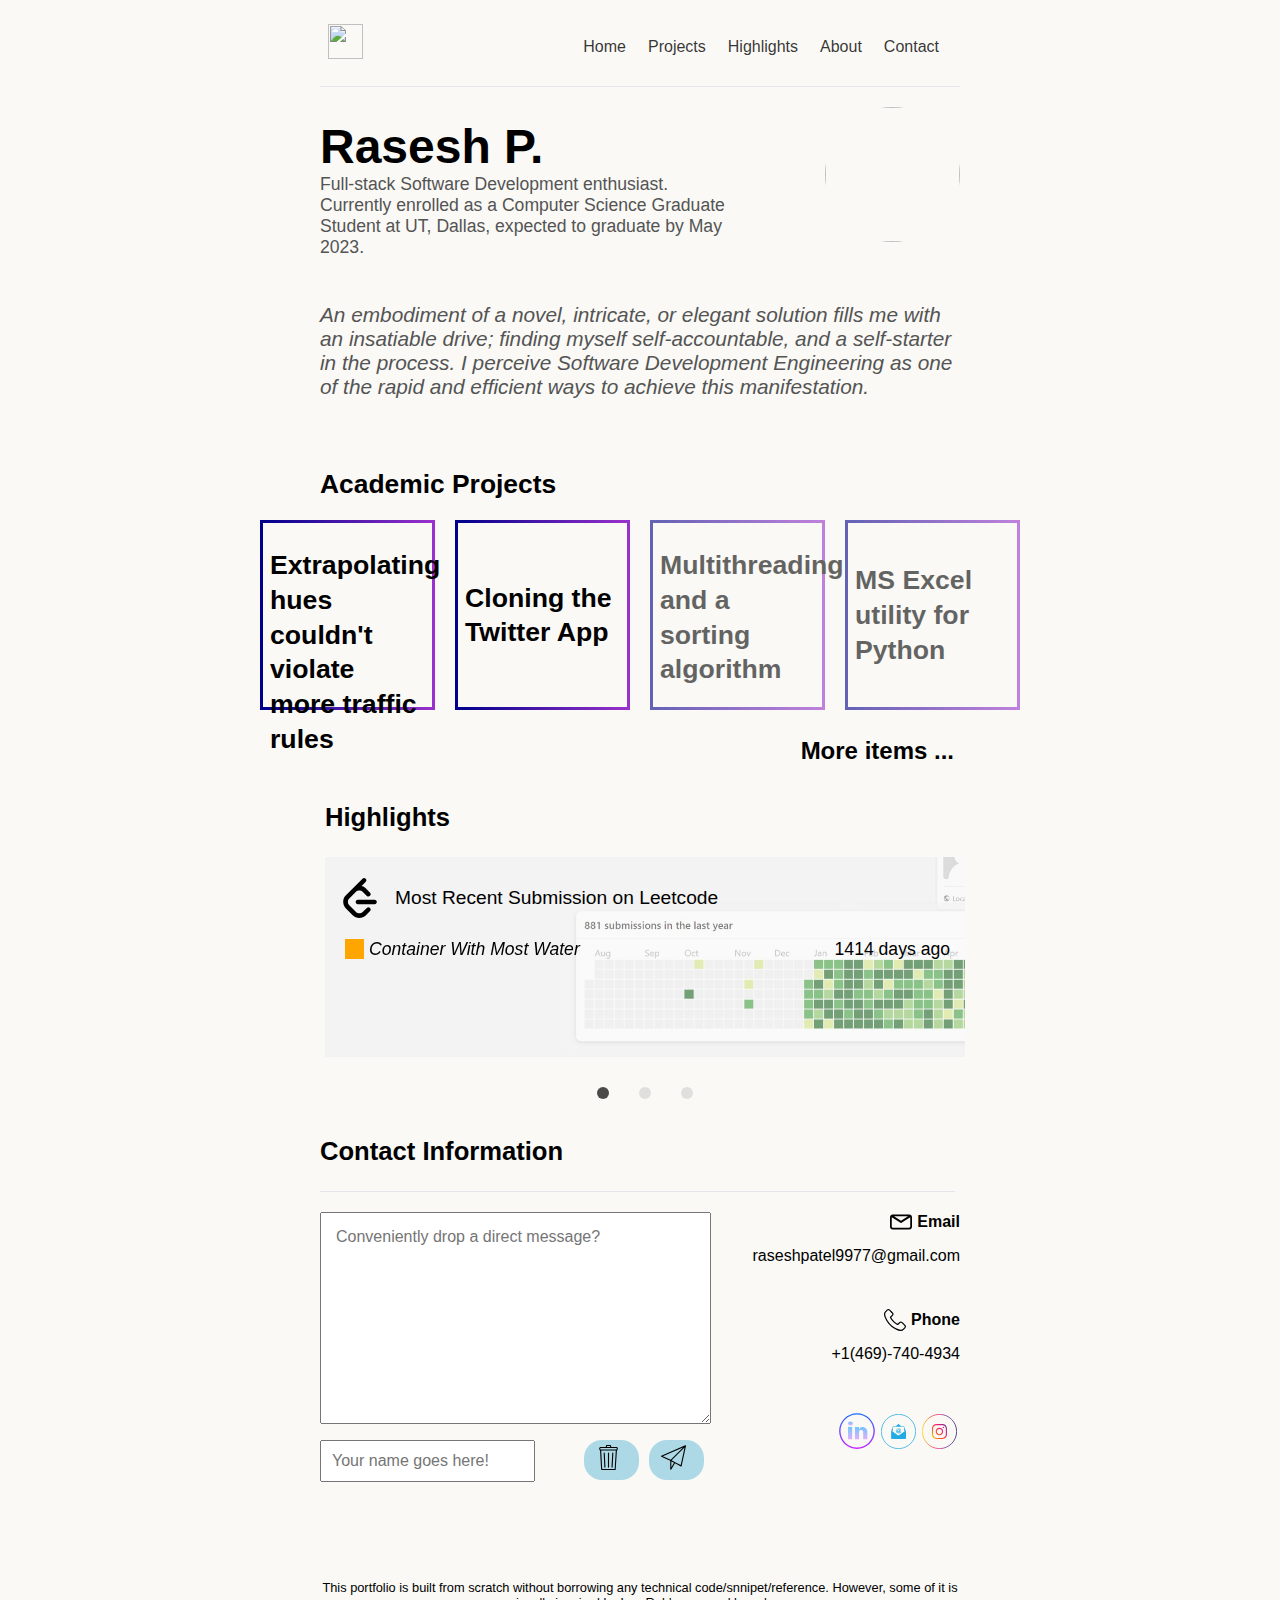
==== commit 9d871f4b: "Regular updates" ====
--- a/index.html
+++ b/index.html
@@ -2,6 +2,7 @@
 <html lang="en">
   <head>
     <title> Home - Rasesh P. </title>
+    <link rel="icon" type="image/x-icon" href="images/favicon.ico">
     <!-- <meta name="viewport" content="width=device-width, initial-scale=1.0"> -->
     <link href="https://fonts.googleapis.com/css2?family=Josefin+Sans&family=Quicksand:wght@400;500;700&family=Roboto+Slab&display=swap" rel="stylesheet">
     <link rel="stylesheet" href="main.css">
@@ -162,8 +163,8 @@
                         <!-- This block shows the color of difficulty of the problem -->
                       </div>
                       <div class="problem-statement">
-                        <a href="https://leetcode.com/problems/robot-bounded-in-circle/submissions/" class="problem-statement-link" target="_blank">
-                          Robot Bounded In Circle
+                        <a href="https://leetcode.com/problems/container-with-most-water/" class="problem-statement-link" target="_blank">
+                          Container With Most Water
                         </a>
                       </div>
                       <div class="timestamp">
@@ -188,7 +189,7 @@
                     </div>
                     <div class="card-subtitle">
                       <div class="distance">
-                        Run: 4.33 mi
+                        Run: 2.60 mi
                       </div>
                       <div class="date">
                         
@@ -196,13 +197,13 @@
                     </div>
                     <div class="card-component">
                       <div class="calories">
-                        577 <br> kcal
+                        304 <br> kcal
                       </div>
                       <div class="duration">
-                        57:22 <br> Duration
+                        25:36 <br> Duration
                       </div>
                       <div class="speed">
-                        13' 13'' <br> Avg Speed
+                        12' 46'' <br> Avg Speed
                       </div>
                     </div>
                   </a>
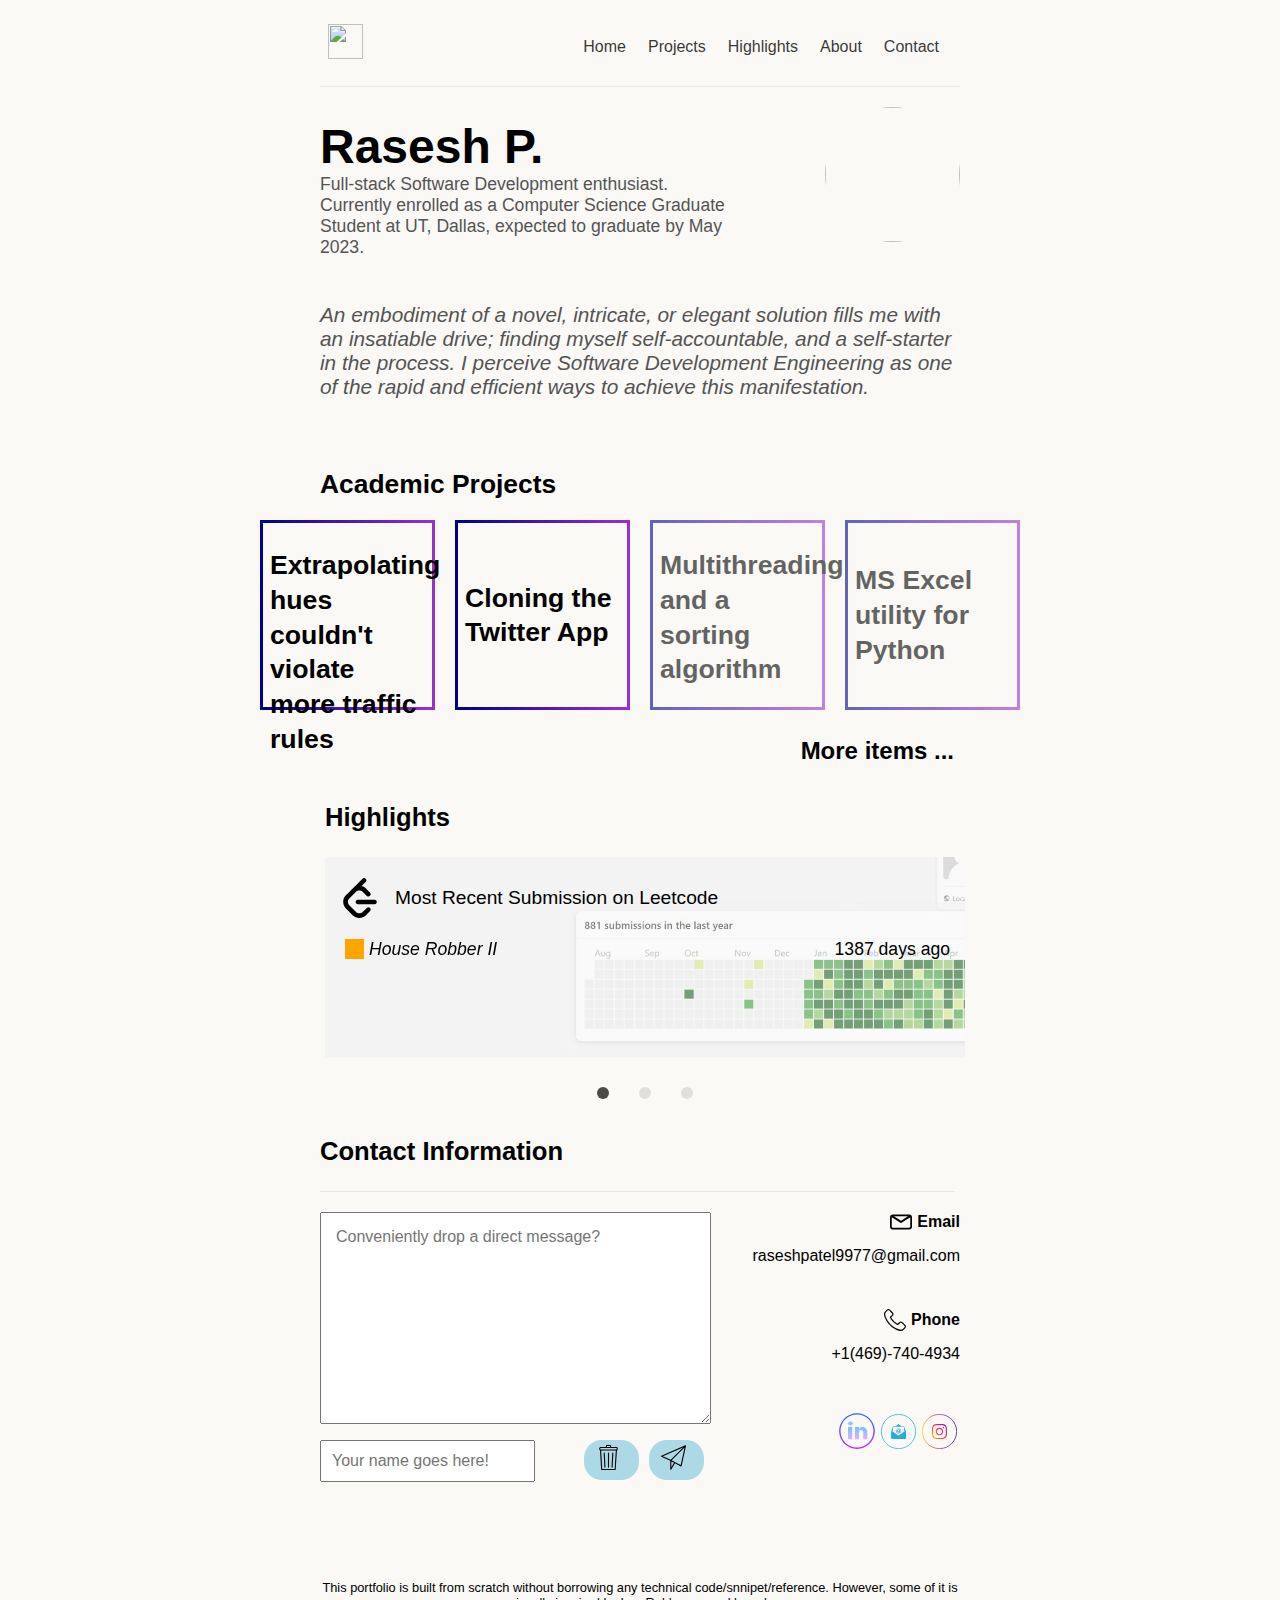
==== commit 7d775b21: "Updating jogs and Leetcode" ====
--- a/index.html
+++ b/index.html
@@ -1,6 +1,17 @@
 <!DOCTYPE html>
 <html lang="en">
   <head>
+
+    <!doctype html>
+    <!-- Required meta tags -->
+    <meta charset="utf-8">
+    <meta name="viewport" content="width=device-width, initial-scale=1">
+
+    <!-- <link href="https://cdn.jsdelivr.net/npm/bootstrap@5.0.2/dist/css/bootstrap.min.css" rel="stylesheet" integrity="sha384-EVSTQN3/azprG1Anm3QDgpJLIm9Nao0Yz1ztcQTwFspd3yD65VohhpuuCOmLASjC" crossorigin="anonymous">
+    
+    
+    <script src="https://cdn.jsdelivr.net/npm/bootstrap@5.0.2/dist/js/bootstrap.bundle.min.js" integrity="sha384-MrcW6ZMFYlzcLA8Nl+NtUVF0sA7MsXsP1UyJoMp4YLEuNSfAP+JcXn/tWtIaxVXM" crossorigin="anonymous"></script>
+     -->
     <title> Home - Rasesh P. </title>
     <link rel="icon" type="image/x-icon" href="images/favicon.ico">
     <!-- <meta name="viewport" content="width=device-width, initial-scale=1.0"> -->
@@ -163,12 +174,11 @@
                         <!-- This block shows the color of difficulty of the problem -->
                       </div>
                       <div class="problem-statement">
-                        <a href="https://leetcode.com/problems/container-with-most-water/" class="problem-statement-link" target="_blank">
-                          Container With Most Water
+                        <a href="https://leetcode.com/problems/house-robber-ii/" class="problem-statement-link" target="_blank">
+                          House Robber II
                         </a>
                       </div>
                       <div class="timestamp">
-                        
                       </div>
                     </div>
                   </div>
@@ -189,7 +199,7 @@
                     </div>
                     <div class="card-subtitle">
                       <div class="distance">
-                        Run: 2.60 mi
+                        Run: 3.88 mi
                       </div>
                       <div class="date">
                         
@@ -197,13 +207,13 @@
                     </div>
                     <div class="card-component">
                       <div class="calories">
-                        304 <br> kcal
+                        471 <br> kcal
                       </div>
                       <div class="duration">
-                        25:36 <br> Duration
+                        46:02 <br> Duration
                       </div>
                       <div class="speed">
-                        12' 46'' <br> Avg Speed
+                        11' 49'' <br> Avg Speed
                       </div>
                     </div>
                   </a>
